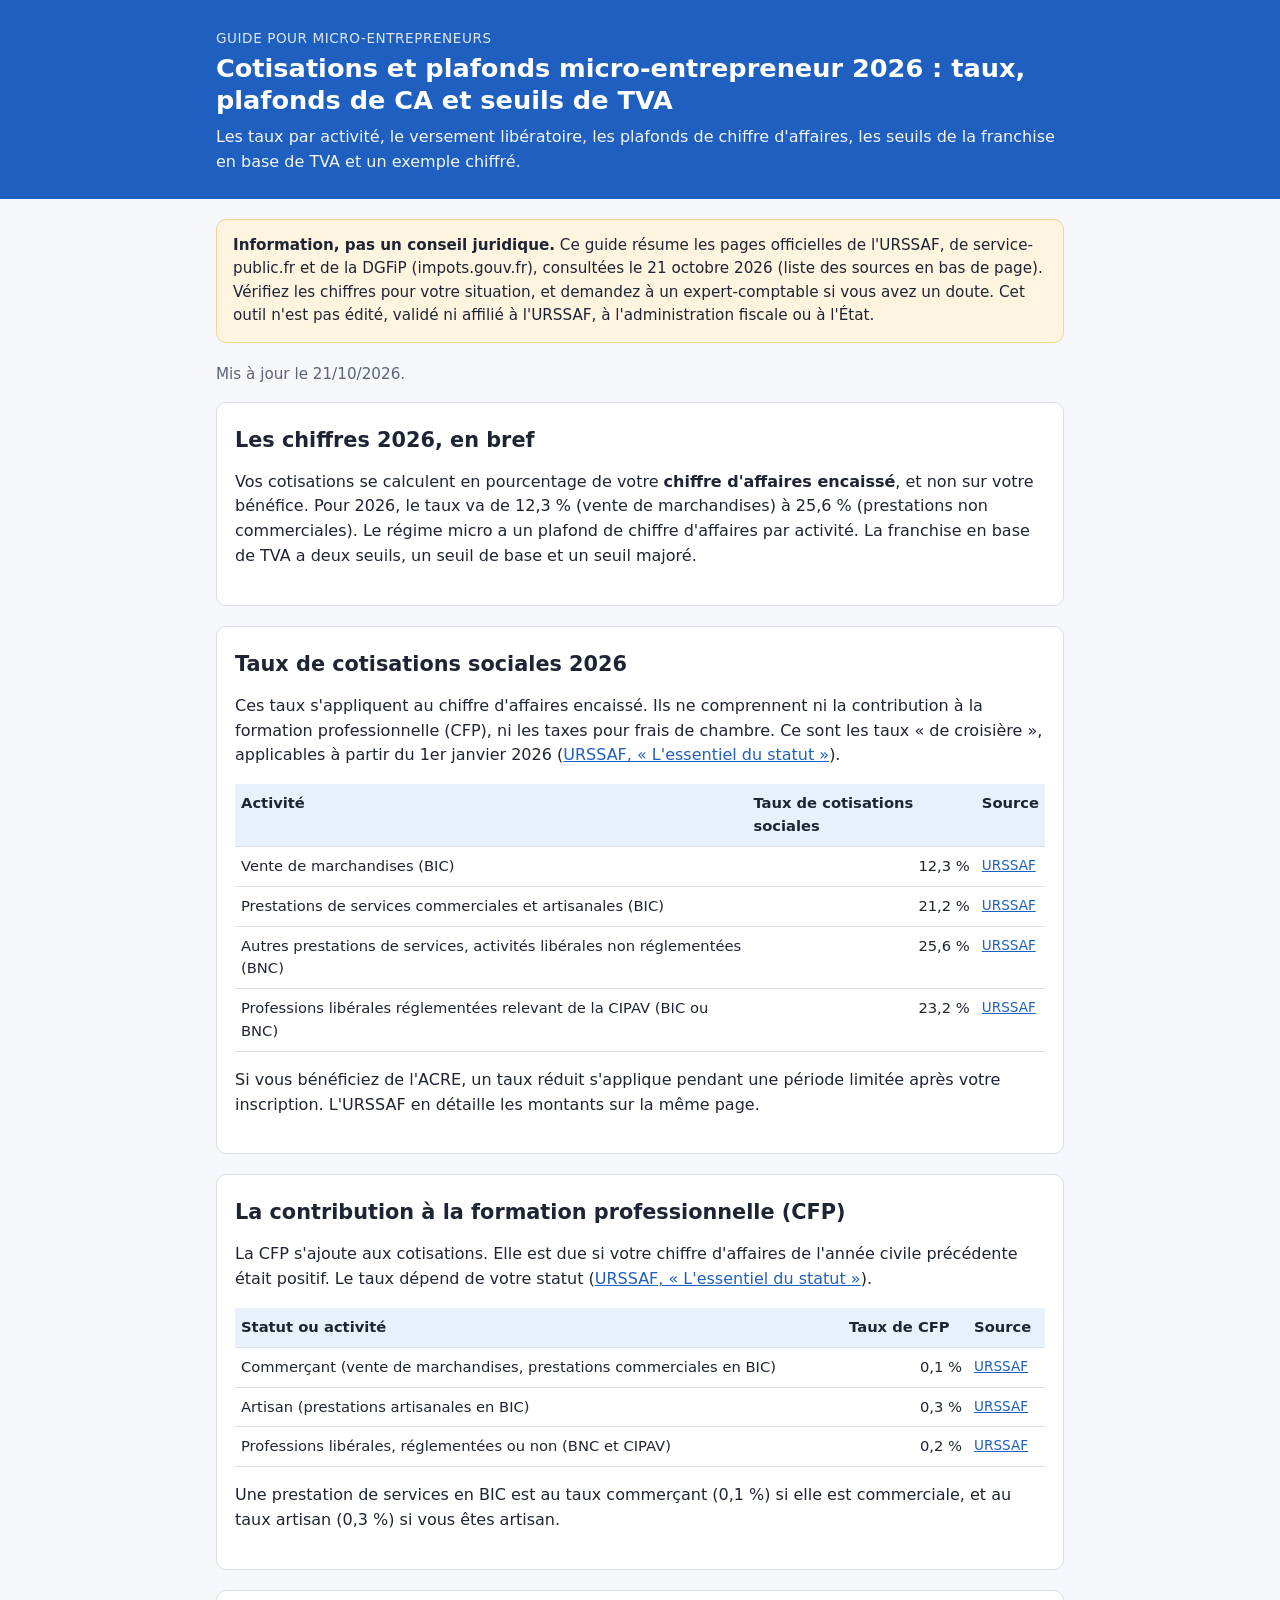
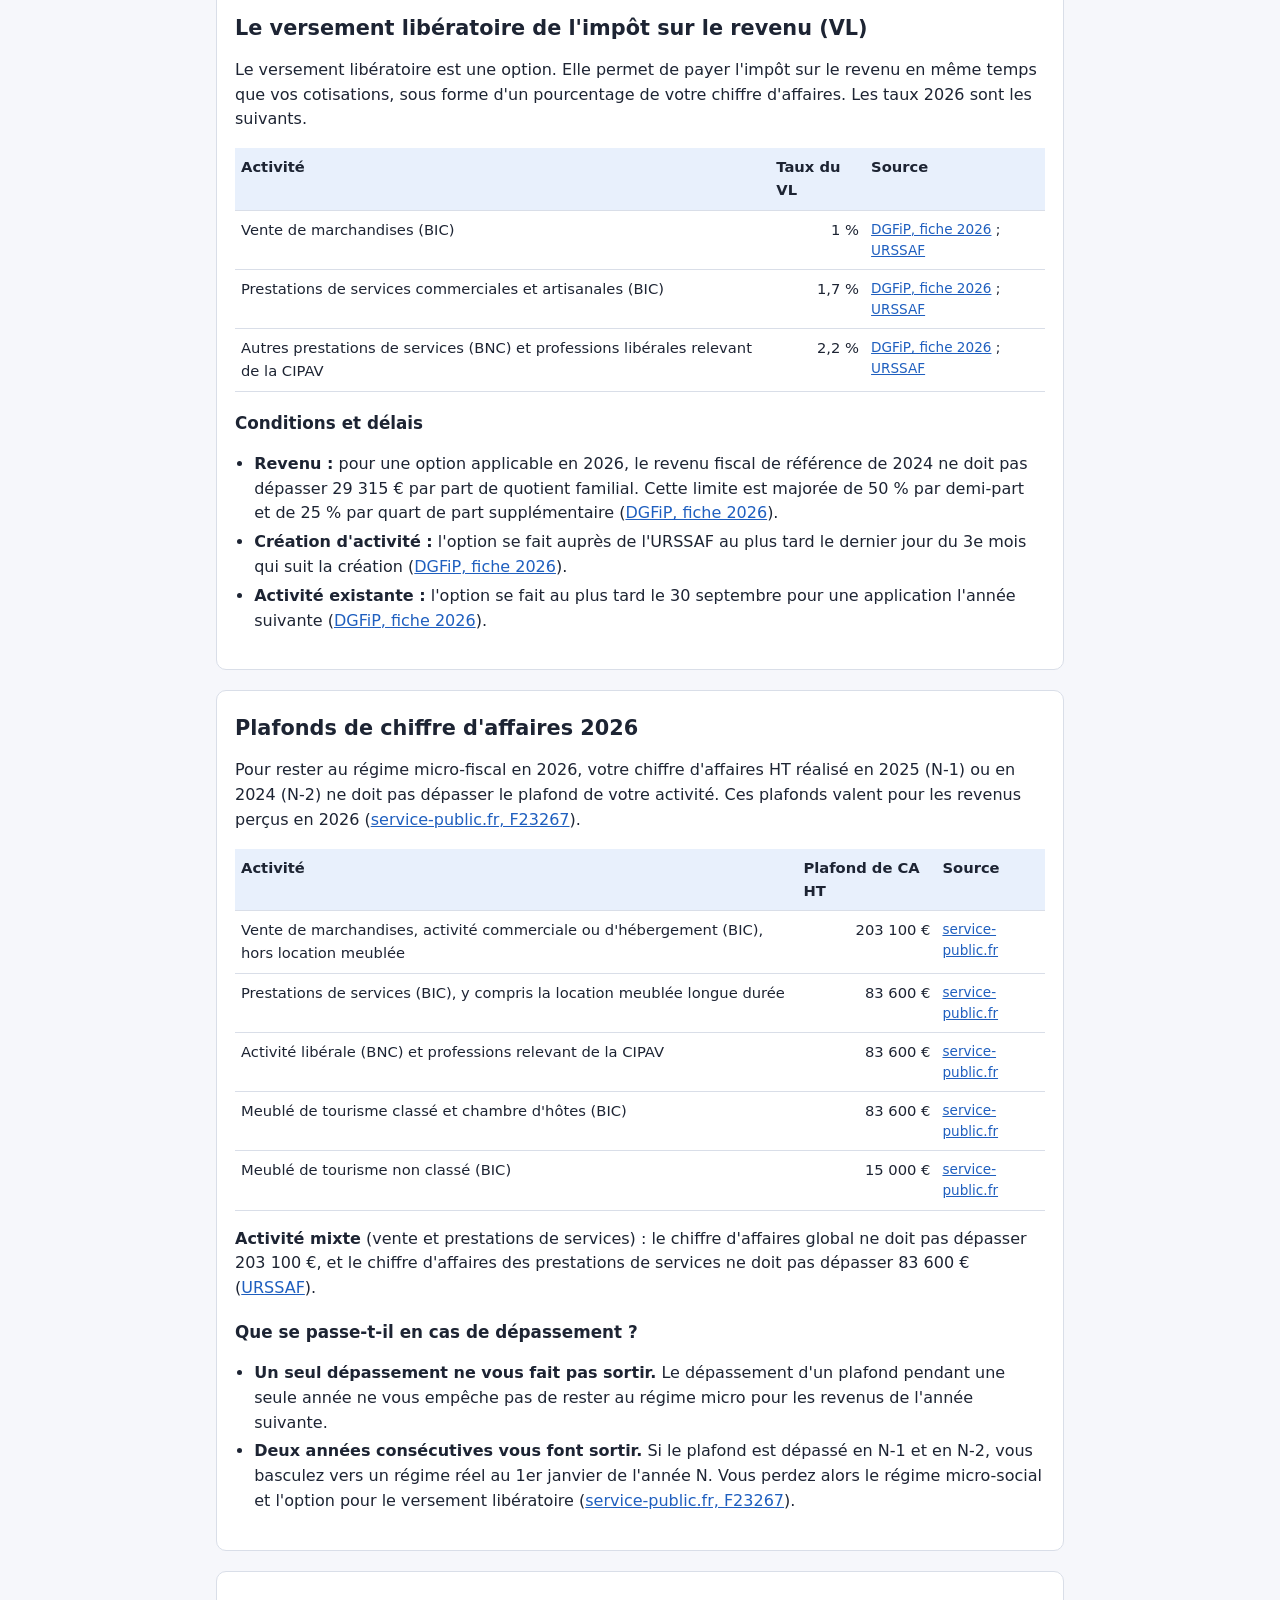
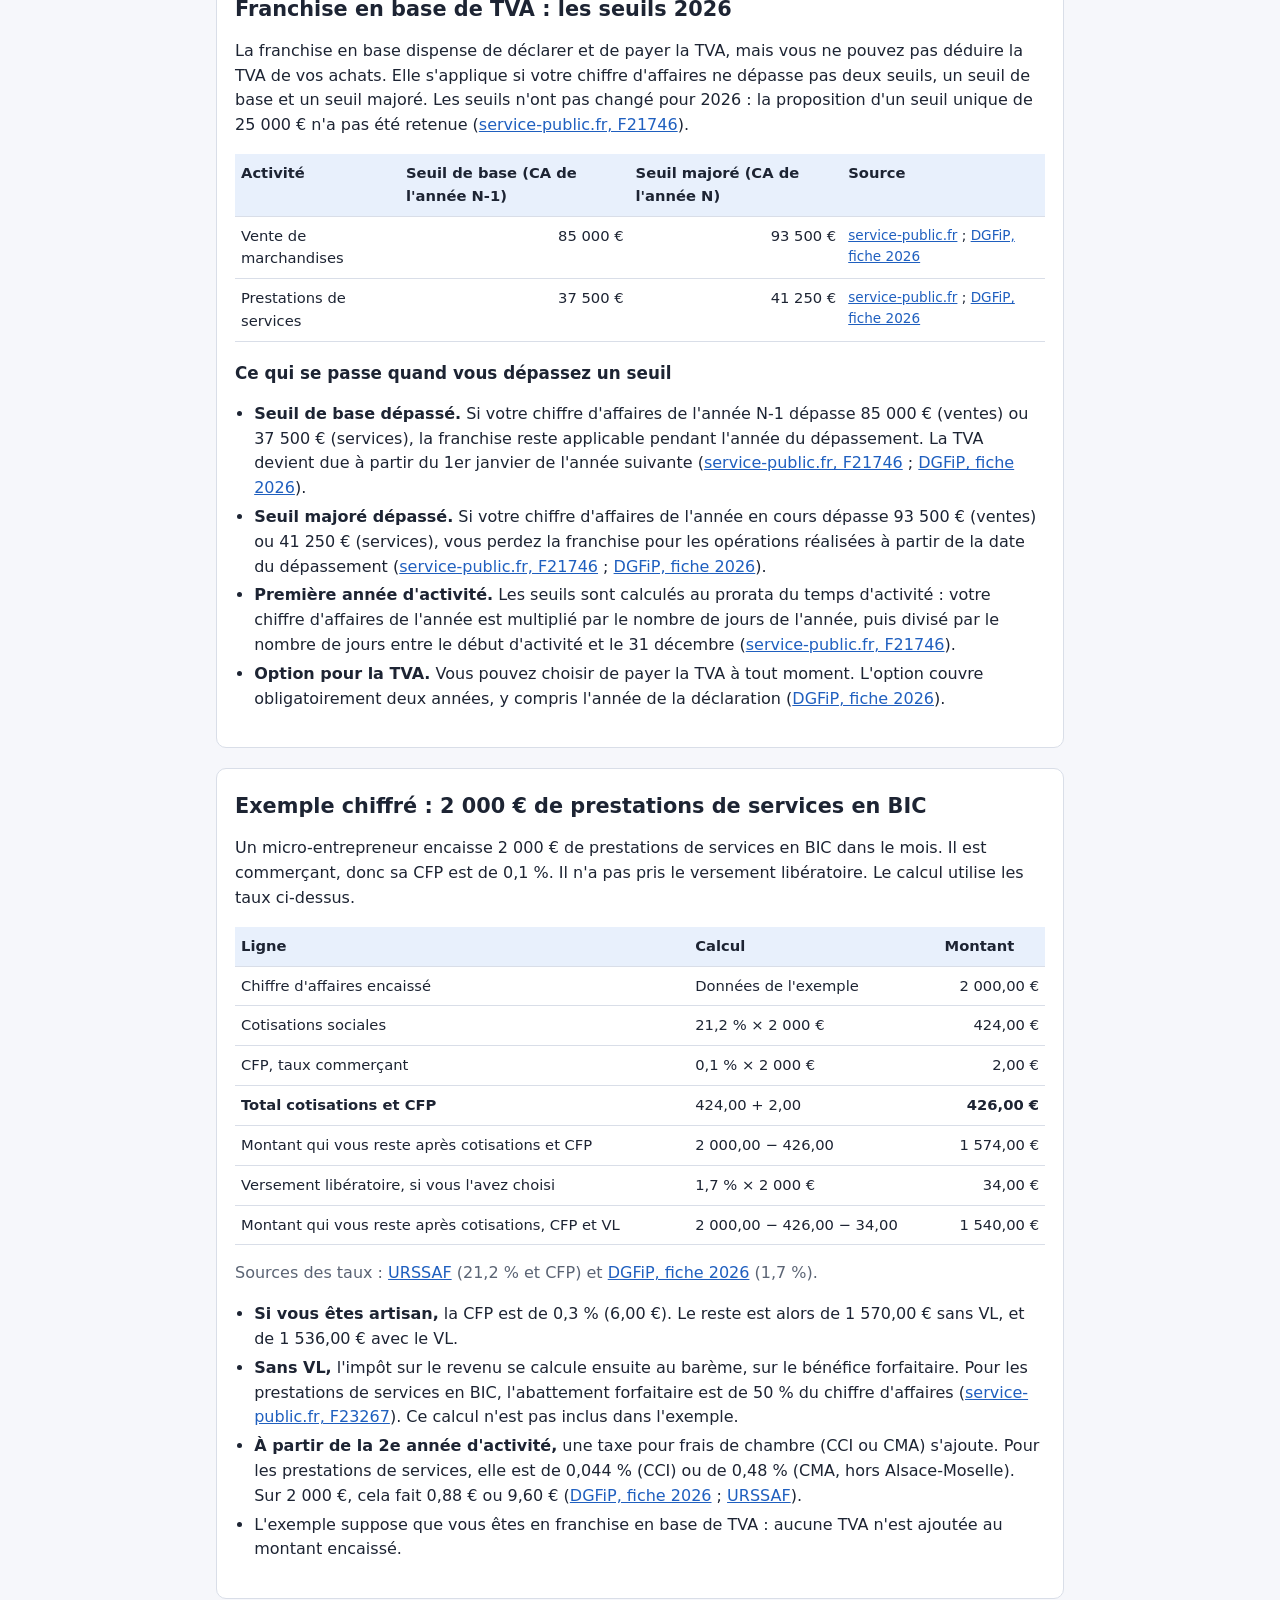
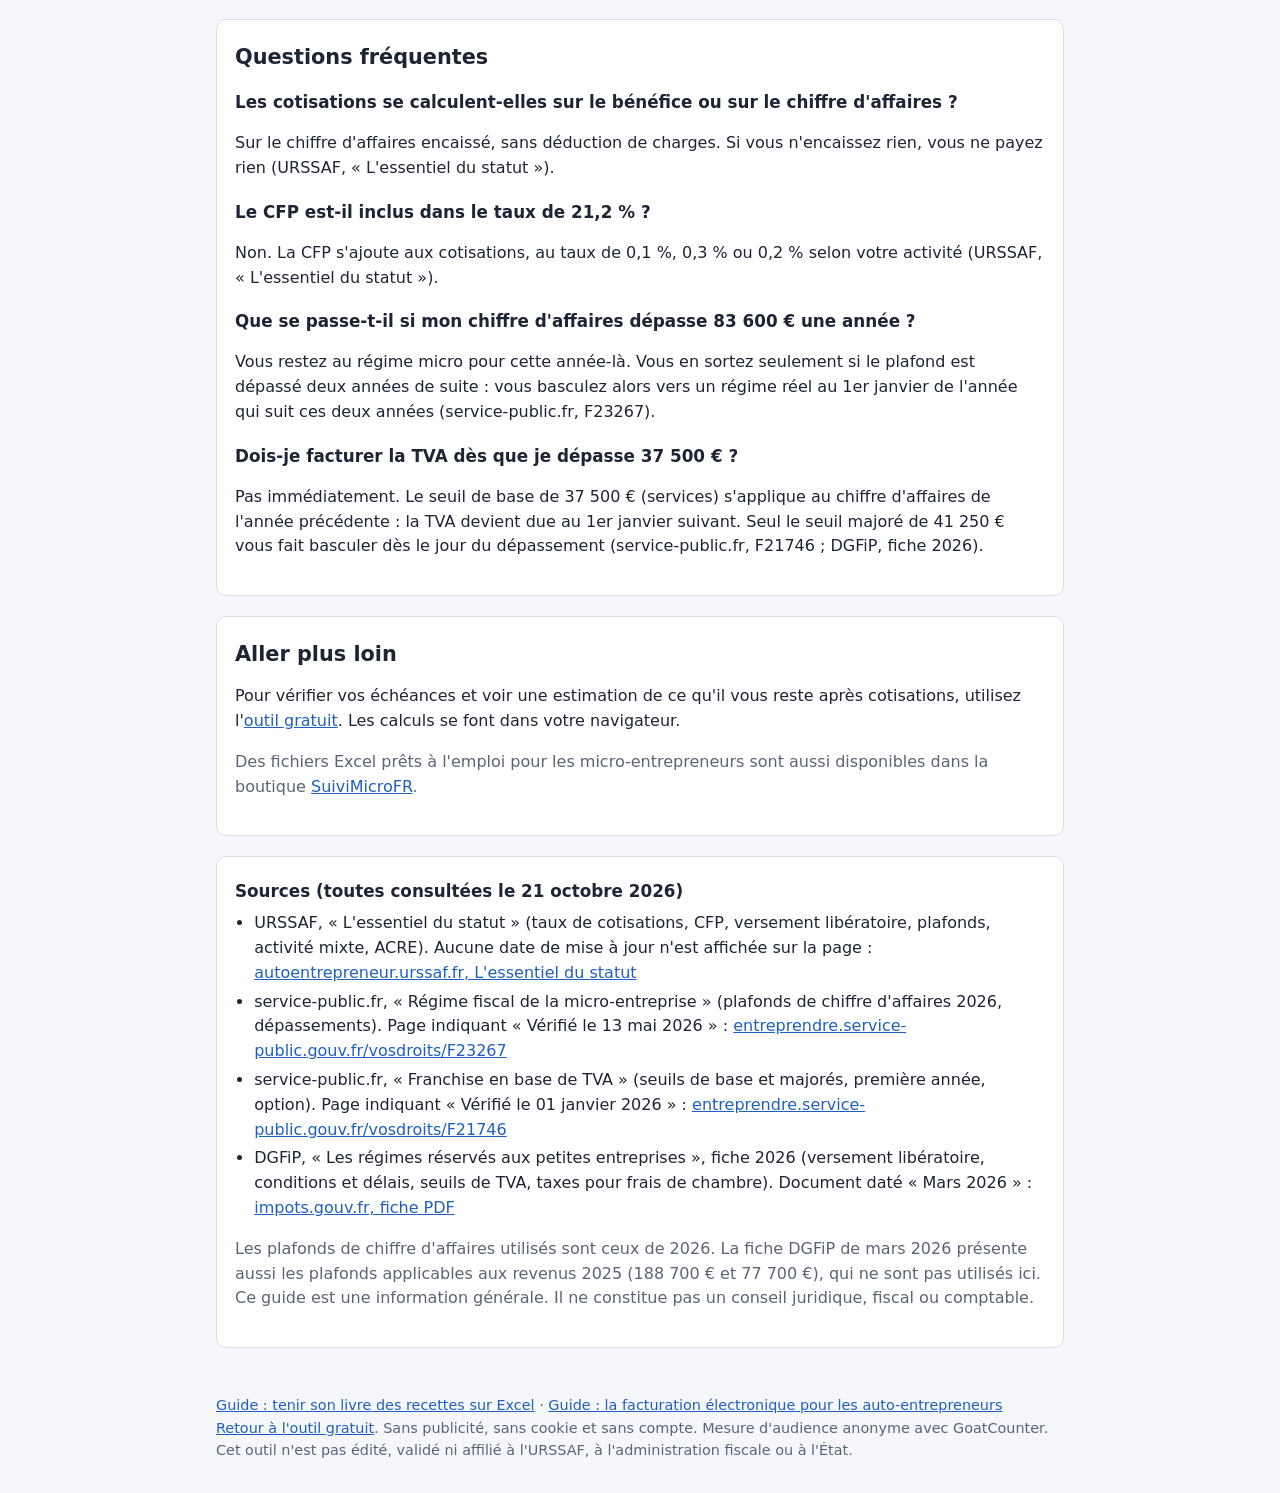
==== cotisations-plafonds-micro-entrepreneur-2026.html @ 6239dab8 "Guide: cotisations et plafonds micro-entrepreneur 2026 Co-Authored-By: Claude Opus 5.5 <noreply@anth" ====
<!doctype html>
<html lang="fr">
<head>
  <meta charset="utf-8">
  <meta name="viewport" content="width=device-width, initial-scale=1">
  <title>Cotisations et plafonds micro-entrepreneur 2026 : taux, plafonds de CA et seuils de TVA</title>
  <meta name="description" content="Taux de cotisations 2026 par activité, CFP, versement libératoire, plafonds de chiffre d'affaires et seuils de la franchise en base de TVA, avec un exemple chiffré et les sources officielles.">
  <link rel="canonical" href="https://alesfer001.github.io/micro-echeances/cotisations-plafonds-micro-entrepreneur-2026.html">
  <link rel="stylesheet" href="style.css">
  <style>
    .guide .panel h2 { margin-top: 4px; }
    .guide .panel h3 { font-size: 1.05rem; margin: 18px 0 6px; }
    .guide .panel p, .guide .panel li { font-size: 1rem; }
    .guide .panel ul, .guide .panel ol { padding-left: 1.2rem; }
    .guide .panel li { margin: 4px 0; }
    .guide table.ex { width: 100%; border-collapse: collapse; margin: 12px 0; font-size: .92rem; }
    .guide table.ex th, .guide table.ex td { text-align: left; padding: 8px 6px; border-bottom: 1px solid var(--line); vertical-align: top; }
    .guide table.ex th { font-weight: 600; background: var(--accent-soft); }
    .guide table.ex td.num { text-align: right; white-space: nowrap; }
    .guide table.ex td.src { font-size: .85rem; }
  </style>
</head>
<body class="guide">

<header class="site-header">
  <div class="wrap">
    <p class="kicker">Guide pour micro-entrepreneurs</p>
    <h1>Cotisations et plafonds micro-entrepreneur 2026 : taux, plafonds de CA et seuils de TVA</h1>
    <p class="lead">Les taux par activité, le versement libératoire, les plafonds de chiffre d'affaires, les seuils de la franchise en base de TVA et un exemple chiffré.</p>
  </div>
</header>

<main class="wrap">

  <div class="disclaimer" role="note">
    <p><strong>Information, pas un conseil juridique.</strong> Ce guide résume les pages officielles de l'URSSAF, de service-public.fr et de la DGFiP (impots.gouv.fr), consultées le 21 octobre 2026 (liste des sources en bas de page). Vérifiez les chiffres pour votre situation, et demandez à un expert-comptable si vous avez un doute. Cet outil n'est pas édité, validé ni affilié à l'URSSAF, à l'administration fiscale ou à l'État.</p>
  </div>

  <p class="muted">Mis à jour le 21/10/2026.</p>

  <section class="panel" aria-labelledby="bref">
    <h2 id="bref">Les chiffres 2026, en bref</h2>
    <p>Vos cotisations se calculent en pourcentage de votre <strong>chiffre d'affaires encaissé</strong>, et non sur votre bénéfice. Pour 2026, le taux va de 12,3 % (vente de marchandises) à 25,6 % (prestations non commerciales). Le régime micro a un plafond de chiffre d'affaires par activité. La franchise en base de TVA a deux seuils, un seuil de base et un seuil majoré.</p>
  </section>

  <section class="panel" aria-labelledby="taux">
    <h2 id="taux">Taux de cotisations sociales 2026</h2>
    <p>Ces taux s'appliquent au chiffre d'affaires encaissé. Ils ne comprennent ni la contribution à la formation professionnelle (CFP), ni les taxes pour frais de chambre. Ce sont les taux « de croisière », applicables à partir du 1er janvier 2026 (<a href="https://www.autoentrepreneur.urssaf.fr/portail/accueil/sinformer-sur-le-statut/lessentiel-du-statut.html">URSSAF, « L'essentiel du statut »</a>).</p>
    <table class="ex">
      <thead>
        <tr>
          <th scope="col">Activité</th>
          <th scope="col">Taux de cotisations sociales</th>
          <th scope="col">Source</th>
        </tr>
      </thead>
      <tbody>
        <tr>
          <td>Vente de marchandises (BIC)</td>
          <td class="num">12,3 %</td>
          <td class="src"><a href="https://www.autoentrepreneur.urssaf.fr/portail/accueil/sinformer-sur-le-statut/lessentiel-du-statut.html">URSSAF</a></td>
        </tr>
        <tr>
          <td>Prestations de services commerciales et artisanales (BIC)</td>
          <td class="num">21,2 %</td>
          <td class="src"><a href="https://www.autoentrepreneur.urssaf.fr/portail/accueil/sinformer-sur-le-statut/lessentiel-du-statut.html">URSSAF</a></td>
        </tr>
        <tr>
          <td>Autres prestations de services, activités libérales non réglementées (BNC)</td>
          <td class="num">25,6 %</td>
          <td class="src"><a href="https://www.autoentrepreneur.urssaf.fr/portail/accueil/sinformer-sur-le-statut/lessentiel-du-statut.html">URSSAF</a></td>
        </tr>
        <tr>
          <td>Professions libérales réglementées relevant de la CIPAV (BIC ou BNC)</td>
          <td class="num">23,2 %</td>
          <td class="src"><a href="https://www.autoentrepreneur.urssaf.fr/portail/accueil/sinformer-sur-le-statut/lessentiel-du-statut.html">URSSAF</a></td>
        </tr>
      </tbody>
    </table>
    <p>Si vous bénéficiez de l'ACRE, un taux réduit s'applique pendant une période limitée après votre inscription. L'URSSAF en détaille les montants sur la même page.</p>
  </section>

  <section class="panel" aria-labelledby="cfp">
    <h2 id="cfp">La contribution à la formation professionnelle (CFP)</h2>
    <p>La CFP s'ajoute aux cotisations. Elle est due si votre chiffre d'affaires de l'année civile précédente était positif. Le taux dépend de votre statut (<a href="https://www.autoentrepreneur.urssaf.fr/portail/accueil/sinformer-sur-le-statut/lessentiel-du-statut.html">URSSAF, « L'essentiel du statut »</a>).</p>
    <table class="ex">
      <thead>
        <tr>
          <th scope="col">Statut ou activité</th>
          <th scope="col">Taux de CFP</th>
          <th scope="col">Source</th>
        </tr>
      </thead>
      <tbody>
        <tr>
          <td>Commerçant (vente de marchandises, prestations commerciales en BIC)</td>
          <td class="num">0,1 %</td>
          <td class="src"><a href="https://www.autoentrepreneur.urssaf.fr/portail/accueil/sinformer-sur-le-statut/lessentiel-du-statut.html">URSSAF</a></td>
        </tr>
        <tr>
          <td>Artisan (prestations artisanales en BIC)</td>
          <td class="num">0,3 %</td>
          <td class="src"><a href="https://www.autoentrepreneur.urssaf.fr/portail/accueil/sinformer-sur-le-statut/lessentiel-du-statut.html">URSSAF</a></td>
        </tr>
        <tr>
          <td>Professions libérales, réglementées ou non (BNC et CIPAV)</td>
          <td class="num">0,2 %</td>
          <td class="src"><a href="https://www.autoentrepreneur.urssaf.fr/portail/accueil/sinformer-sur-le-statut/lessentiel-du-statut.html">URSSAF</a></td>
        </tr>
      </tbody>
    </table>
    <p>Une prestation de services en BIC est au taux commerçant (0,1 %) si elle est commerciale, et au taux artisan (0,3 %) si vous êtes artisan.</p>
  </section>

  <section class="panel" aria-labelledby="vl">
    <h2 id="vl">Le versement libératoire de l'impôt sur le revenu (VL)</h2>
    <p>Le versement libératoire est une option. Elle permet de payer l'impôt sur le revenu en même temps que vos cotisations, sous forme d'un pourcentage de votre chiffre d'affaires. Les taux 2026 sont les suivants.</p>
    <table class="ex">
      <thead>
        <tr>
          <th scope="col">Activité</th>
          <th scope="col">Taux du VL</th>
          <th scope="col">Source</th>
        </tr>
      </thead>
      <tbody>
        <tr>
          <td>Vente de marchandises (BIC)</td>
          <td class="num">1 %</td>
          <td class="src"><a href="https://www.impots.gouv.fr/sites/default/files/media/3_Documentation/depliants/pro_fiche_regimes_reserves_aux_petites_entreprises_2026.pdf">DGFiP, fiche 2026</a> ; <a href="https://www.autoentrepreneur.urssaf.fr/portail/accueil/sinformer-sur-le-statut/lessentiel-du-statut.html">URSSAF</a></td>
        </tr>
        <tr>
          <td>Prestations de services commerciales et artisanales (BIC)</td>
          <td class="num">1,7 %</td>
          <td class="src"><a href="https://www.impots.gouv.fr/sites/default/files/media/3_Documentation/depliants/pro_fiche_regimes_reserves_aux_petites_entreprises_2026.pdf">DGFiP, fiche 2026</a> ; <a href="https://www.autoentrepreneur.urssaf.fr/portail/accueil/sinformer-sur-le-statut/lessentiel-du-statut.html">URSSAF</a></td>
        </tr>
        <tr>
          <td>Autres prestations de services (BNC) et professions libérales relevant de la CIPAV</td>
          <td class="num">2,2 %</td>
          <td class="src"><a href="https://www.impots.gouv.fr/sites/default/files/media/3_Documentation/depliants/pro_fiche_regimes_reserves_aux_petites_entreprises_2026.pdf">DGFiP, fiche 2026</a> ; <a href="https://www.autoentrepreneur.urssaf.fr/portail/accueil/sinformer-sur-le-statut/lessentiel-du-statut.html">URSSAF</a></td>
        </tr>
      </tbody>
    </table>
    <h3>Conditions et délais</h3>
    <ul>
      <li><strong>Revenu :</strong> pour une option applicable en 2026, le revenu fiscal de référence de 2024 ne doit pas dépasser 29 315 € par part de quotient familial. Cette limite est majorée de 50 % par demi-part et de 25 % par quart de part supplémentaire (<a href="https://www.impots.gouv.fr/sites/default/files/media/3_Documentation/depliants/pro_fiche_regimes_reserves_aux_petites_entreprises_2026.pdf">DGFiP, fiche 2026</a>).</li>
      <li><strong>Création d'activité :</strong> l'option se fait auprès de l'URSSAF au plus tard le dernier jour du 3e mois qui suit la création (<a href="https://www.impots.gouv.fr/sites/default/files/media/3_Documentation/depliants/pro_fiche_regimes_reserves_aux_petites_entreprises_2026.pdf">DGFiP, fiche 2026</a>).</li>
      <li><strong>Activité existante :</strong> l'option se fait au plus tard le 30 septembre pour une application l'année suivante (<a href="https://www.impots.gouv.fr/sites/default/files/media/3_Documentation/depliants/pro_fiche_regimes_reserves_aux_petites_entreprises_2026.pdf">DGFiP, fiche 2026</a>).</li>
    </ul>
  </section>

  <section class="panel" aria-labelledby="plafonds">
    <h2 id="plafonds">Plafonds de chiffre d'affaires 2026</h2>
    <p>Pour rester au régime micro-fiscal en 2026, votre chiffre d'affaires HT réalisé en 2025 (N-1) ou en 2024 (N-2) ne doit pas dépasser le plafond de votre activité. Ces plafonds valent pour les revenus perçus en 2026 (<a href="https://entreprendre.service-public.gouv.fr/vosdroits/F23267">service-public.fr, F23267</a>).</p>
    <table class="ex">
      <thead>
        <tr>
          <th scope="col">Activité</th>
          <th scope="col">Plafond de CA HT</th>
          <th scope="col">Source</th>
        </tr>
      </thead>
      <tbody>
        <tr>
          <td>Vente de marchandises, activité commerciale ou d'hébergement (BIC), hors location meublée</td>
          <td class="num">203 100 €</td>
          <td class="src"><a href="https://entreprendre.service-public.gouv.fr/vosdroits/F23267">service-public.fr</a></td>
        </tr>
        <tr>
          <td>Prestations de services (BIC), y compris la location meublée longue durée</td>
          <td class="num">83 600 €</td>
          <td class="src"><a href="https://entreprendre.service-public.gouv.fr/vosdroits/F23267">service-public.fr</a></td>
        </tr>
        <tr>
          <td>Activité libérale (BNC) et professions relevant de la CIPAV</td>
          <td class="num">83 600 €</td>
          <td class="src"><a href="https://entreprendre.service-public.gouv.fr/vosdroits/F23267">service-public.fr</a></td>
        </tr>
        <tr>
          <td>Meublé de tourisme classé et chambre d'hôtes (BIC)</td>
          <td class="num">83 600 €</td>
          <td class="src"><a href="https://entreprendre.service-public.gouv.fr/vosdroits/F23267">service-public.fr</a></td>
        </tr>
        <tr>
          <td>Meublé de tourisme non classé (BIC)</td>
          <td class="num">15 000 €</td>
          <td class="src"><a href="https://entreprendre.service-public.gouv.fr/vosdroits/F23267">service-public.fr</a></td>
        </tr>
      </tbody>
    </table>
    <p><strong>Activité mixte</strong> (vente et prestations de services) : le chiffre d'affaires global ne doit pas dépasser 203 100 €, et le chiffre d'affaires des prestations de services ne doit pas dépasser 83 600 € (<a href="https://www.autoentrepreneur.urssaf.fr/portail/accueil/sinformer-sur-le-statut/lessentiel-du-statut.html">URSSAF</a>).</p>
    <h3>Que se passe-t-il en cas de dépassement ?</h3>
    <ul>
      <li><strong>Un seul dépassement ne vous fait pas sortir.</strong> Le dépassement d'un plafond pendant une seule année ne vous empêche pas de rester au régime micro pour les revenus de l'année suivante.</li>
      <li><strong>Deux années consécutives vous font sortir.</strong> Si le plafond est dépassé en N-1 et en N-2, vous basculez vers un régime réel au 1er janvier de l'année N. Vous perdez alors le régime micro-social et l'option pour le versement libératoire (<a href="https://entreprendre.service-public.gouv.fr/vosdroits/F23267">service-public.fr, F23267</a>).</li>
    </ul>
  </section>

  <section class="panel" aria-labelledby="tva">
    <h2 id="tva">Franchise en base de TVA : les seuils 2026</h2>
    <p>La franchise en base dispense de déclarer et de payer la TVA, mais vous ne pouvez pas déduire la TVA de vos achats. Elle s'applique si votre chiffre d'affaires ne dépasse pas deux seuils, un seuil de base et un seuil majoré. Les seuils n'ont pas changé pour 2026 : la proposition d'un seuil unique de 25 000 € n'a pas été retenue (<a href="https://entreprendre.service-public.gouv.fr/vosdroits/F21746">service-public.fr, F21746</a>).</p>
    <table class="ex">
      <thead>
        <tr>
          <th scope="col">Activité</th>
          <th scope="col">Seuil de base (CA de l'année N-1)</th>
          <th scope="col">Seuil majoré (CA de l'année N)</th>
          <th scope="col">Source</th>
        </tr>
      </thead>
      <tbody>
        <tr>
          <td>Vente de marchandises</td>
          <td class="num">85 000 €</td>
          <td class="num">93 500 €</td>
          <td class="src"><a href="https://entreprendre.service-public.gouv.fr/vosdroits/F21746">service-public.fr</a> ; <a href="https://www.impots.gouv.fr/sites/default/files/media/3_Documentation/depliants/pro_fiche_regimes_reserves_aux_petites_entreprises_2026.pdf">DGFiP, fiche 2026</a></td>
        </tr>
        <tr>
          <td>Prestations de services</td>
          <td class="num">37 500 €</td>
          <td class="num">41 250 €</td>
          <td class="src"><a href="https://entreprendre.service-public.gouv.fr/vosdroits/F21746">service-public.fr</a> ; <a href="https://www.impots.gouv.fr/sites/default/files/media/3_Documentation/depliants/pro_fiche_regimes_reserves_aux_petites_entreprises_2026.pdf">DGFiP, fiche 2026</a></td>
        </tr>
      </tbody>
    </table>
    <h3>Ce qui se passe quand vous dépassez un seuil</h3>
    <ul>
      <li><strong>Seuil de base dépassé.</strong> Si votre chiffre d'affaires de l'année N-1 dépasse 85 000 € (ventes) ou 37 500 € (services), la franchise reste applicable pendant l'année du dépassement. La TVA devient due à partir du 1er janvier de l'année suivante (<a href="https://entreprendre.service-public.gouv.fr/vosdroits/F21746">service-public.fr, F21746</a> ; <a href="https://www.impots.gouv.fr/sites/default/files/media/3_Documentation/depliants/pro_fiche_regimes_reserves_aux_petites_entreprises_2026.pdf">DGFiP, fiche 2026</a>).</li>
      <li><strong>Seuil majoré dépassé.</strong> Si votre chiffre d'affaires de l'année en cours dépasse 93 500 € (ventes) ou 41 250 € (services), vous perdez la franchise pour les opérations réalisées à partir de la date du dépassement (<a href="https://entreprendre.service-public.gouv.fr/vosdroits/F21746">service-public.fr, F21746</a> ; <a href="https://www.impots.gouv.fr/sites/default/files/media/3_Documentation/depliants/pro_fiche_regimes_reserves_aux_petites_entreprises_2026.pdf">DGFiP, fiche 2026</a>).</li>
      <li><strong>Première année d'activité.</strong> Les seuils sont calculés au prorata du temps d'activité : votre chiffre d'affaires de l'année est multiplié par le nombre de jours de l'année, puis divisé par le nombre de jours entre le début d'activité et le 31 décembre (<a href="https://entreprendre.service-public.gouv.fr/vosdroits/F21746">service-public.fr, F21746</a>).</li>
      <li><strong>Option pour la TVA.</strong> Vous pouvez choisir de payer la TVA à tout moment. L'option couvre obligatoirement deux années, y compris l'année de la déclaration (<a href="https://www.impots.gouv.fr/sites/default/files/media/3_Documentation/depliants/pro_fiche_regimes_reserves_aux_petites_entreprises_2026.pdf">DGFiP, fiche 2026</a>).</li>
    </ul>
  </section>

  <section class="panel" aria-labelledby="exemple">
    <h2 id="exemple">Exemple chiffré : 2 000 € de prestations de services en BIC</h2>
    <p>Un micro-entrepreneur encaisse 2 000 € de prestations de services en BIC dans le mois. Il est commerçant, donc sa CFP est de 0,1 %. Il n'a pas pris le versement libératoire. Le calcul utilise les taux ci-dessus.</p>
    <table class="ex">
      <thead>
        <tr>
          <th scope="col">Ligne</th>
          <th scope="col">Calcul</th>
          <th scope="col">Montant</th>
        </tr>
      </thead>
      <tbody>
        <tr>
          <td>Chiffre d'affaires encaissé</td>
          <td>Données de l'exemple</td>
          <td class="num">2 000,00 €</td>
        </tr>
        <tr>
          <td>Cotisations sociales</td>
          <td>21,2 % × 2 000 €</td>
          <td class="num">424,00 €</td>
        </tr>
        <tr>
          <td>CFP, taux commerçant</td>
          <td>0,1 % × 2 000 €</td>
          <td class="num">2,00 €</td>
        </tr>
        <tr>
          <td><strong>Total cotisations et CFP</strong></td>
          <td>424,00 + 2,00</td>
          <td class="num"><strong>426,00 €</strong></td>
        </tr>
        <tr>
          <td>Montant qui vous reste après cotisations et CFP</td>
          <td>2 000,00 − 426,00</td>
          <td class="num">1 574,00 €</td>
        </tr>
        <tr>
          <td>Versement libératoire, si vous l'avez choisi</td>
          <td>1,7 % × 2 000 €</td>
          <td class="num">34,00 €</td>
        </tr>
        <tr>
          <td>Montant qui vous reste après cotisations, CFP et VL</td>
          <td>2 000,00 − 426,00 − 34,00</td>
          <td class="num">1 540,00 €</td>
        </tr>
      </tbody>
    </table>
    <p class="muted">Sources des taux : <a href="https://www.autoentrepreneur.urssaf.fr/portail/accueil/sinformer-sur-le-statut/lessentiel-du-statut.html">URSSAF</a> (21,2 % et CFP) et <a href="https://www.impots.gouv.fr/sites/default/files/media/3_Documentation/depliants/pro_fiche_regimes_reserves_aux_petites_entreprises_2026.pdf">DGFiP, fiche 2026</a> (1,7 %).</p>
    <ul>
      <li><strong>Si vous êtes artisan,</strong> la CFP est de 0,3 % (6,00 €). Le reste est alors de 1 570,00 € sans VL, et de 1 536,00 € avec le VL.</li>
      <li><strong>Sans VL,</strong> l'impôt sur le revenu se calcule ensuite au barème, sur le bénéfice forfaitaire. Pour les prestations de services en BIC, l'abattement forfaitaire est de 50 % du chiffre d'affaires (<a href="https://entreprendre.service-public.gouv.fr/vosdroits/F23267">service-public.fr, F23267</a>). Ce calcul n'est pas inclus dans l'exemple.</li>
      <li><strong>À partir de la 2e année d'activité,</strong> une taxe pour frais de chambre (CCI ou CMA) s'ajoute. Pour les prestations de services, elle est de 0,044 % (CCI) ou de 0,48 % (CMA, hors Alsace-Moselle). Sur 2 000 €, cela fait 0,88 € ou 9,60 € (<a href="https://www.impots.gouv.fr/sites/default/files/media/3_Documentation/depliants/pro_fiche_regimes_reserves_aux_petites_entreprises_2026.pdf">DGFiP, fiche 2026</a> ; <a href="https://www.autoentrepreneur.urssaf.fr/portail/accueil/sinformer-sur-le-statut/lessentiel-du-statut.html">URSSAF</a>).</li>
      <li>L'exemple suppose que vous êtes en franchise en base de TVA : aucune TVA n'est ajoutée au montant encaissé.</li>
    </ul>
  </section>

  <section class="panel" aria-labelledby="faq">
    <h2 id="faq">Questions fréquentes</h2>

    <h3>Les cotisations se calculent-elles sur le bénéfice ou sur le chiffre d'affaires ?</h3>
    <p>Sur le chiffre d'affaires encaissé, sans déduction de charges. Si vous n'encaissez rien, vous ne payez rien (URSSAF, « L'essentiel du statut »).</p>

    <h3>Le CFP est-il inclus dans le taux de 21,2 % ?</h3>
    <p>Non. La CFP s'ajoute aux cotisations, au taux de 0,1 %, 0,3 % ou 0,2 % selon votre activité (URSSAF, « L'essentiel du statut »).</p>

    <h3>Que se passe-t-il si mon chiffre d'affaires dépasse 83 600 € une année ?</h3>
    <p>Vous restez au régime micro pour cette année-là. Vous en sortez seulement si le plafond est dépassé deux années de suite : vous basculez alors vers un régime réel au 1er janvier de l'année qui suit ces deux années (service-public.fr, F23267).</p>

    <h3>Dois-je facturer la TVA dès que je dépasse 37 500 € ?</h3>
    <p>Pas immédiatement. Le seuil de base de 37 500 € (services) s'applique au chiffre d'affaires de l'année précédente : la TVA devient due au 1er janvier suivant. Seul le seuil majoré de 41 250 € vous fait basculer dès le jour du dépassement (service-public.fr, F21746 ; DGFiP, fiche 2026).</p>
  </section>

  <section class="panel" aria-labelledby="suite">
    <h2 id="suite">Aller plus loin</h2>
    <p>Pour vérifier vos échéances et voir une estimation de ce qu'il vous reste après cotisations, utilisez l'<a href="index.html">outil gratuit</a>. Les calculs se font dans votre navigateur.</p>
    <p class="muted">Des fichiers Excel prêts à l'emploi pour les micro-entrepreneurs sont aussi disponibles dans la boutique <a href="https://suivimicrofr.etsy.com" data-goatcounter-click="clic-boutique-guide-cotisations">SuiviMicroFR</a>.</p>
  </section>

  <section class="panel small" aria-labelledby="sources">
    <h2 id="sources">Sources (toutes consultées le 21 octobre 2026)</h2>
    <ul>
      <li>URSSAF, « L'essentiel du statut » (taux de cotisations, CFP, versement libératoire, plafonds, activité mixte, ACRE). Aucune date de mise à jour n'est affichée sur la page : <a href="https://www.autoentrepreneur.urssaf.fr/portail/accueil/sinformer-sur-le-statut/lessentiel-du-statut.html">autoentrepreneur.urssaf.fr, L'essentiel du statut</a></li>
      <li>service-public.fr, « Régime fiscal de la micro-entreprise » (plafonds de chiffre d'affaires 2026, dépassements). Page indiquant « Vérifié le 13 mai 2026 » : <a href="https://entreprendre.service-public.gouv.fr/vosdroits/F23267">entreprendre.service-public.gouv.fr/vosdroits/F23267</a></li>
      <li>service-public.fr, « Franchise en base de TVA » (seuils de base et majorés, première année, option). Page indiquant « Vérifié le 01 janvier 2026 » : <a href="https://entreprendre.service-public.gouv.fr/vosdroits/F21746">entreprendre.service-public.gouv.fr/vosdroits/F21746</a></li>
      <li>DGFiP, « Les régimes réservés aux petites entreprises », fiche 2026 (versement libératoire, conditions et délais, seuils de TVA, taxes pour frais de chambre). Document daté « Mars 2026 » : <a href="https://www.impots.gouv.fr/sites/default/files/media/3_Documentation/depliants/pro_fiche_regimes_reserves_aux_petites_entreprises_2026.pdf">impots.gouv.fr, fiche PDF</a></li>
    </ul>
    <p class="muted">Les plafonds de chiffre d'affaires utilisés sont ceux de 2026. La fiche DGFiP de mars 2026 présente aussi les plafonds applicables aux revenus 2025 (188 700 € et 77 700 €), qui ne sont pas utilisés ici. Ce guide est une information générale. Il ne constitue pas un conseil juridique, fiscal ou comptable.</p>
  </section>

</main>

<footer class="site-footer">
  <div class="wrap">
    <p><a href="livre-des-recettes-excel.html">Guide : tenir son livre des recettes sur Excel</a> · <a href="facturation-electronique-auto-entrepreneur.html">Guide : la facturation électronique pour les auto-entrepreneurs</a></p>
    <p><a href="index.html">Retour à l'outil gratuit</a>. Sans publicité, sans cookie et sans compte. Mesure d'audience anonyme avec GoatCounter. Cet outil n'est pas édité, validé ni affilié à l'URSSAF, à l'administration fiscale ou à l'État.</p>
  </div>
</footer>

<script type="application/ld+json">
{
  "@context": "https://schema.org",
  "@type": "FAQPage",
  "mainEntity": [
    {
      "@type": "Question",
      "name": "Les cotisations se calculent-elles sur le bénéfice ou sur le chiffre d'affaires ?",
      "acceptedAnswer": {
        "@type": "Answer",
        "text": "Sur le chiffre d'affaires encaissé, sans déduction de charges. Si vous n'encaissez rien, vous ne payez rien (URSSAF, « L'essentiel du statut »)."
      }
    },
    {
      "@type": "Question",
      "name": "Le CFP est-il inclus dans le taux de 21,2 % ?",
      "acceptedAnswer": {
        "@type": "Answer",
        "text": "Non. La CFP s'ajoute aux cotisations, au taux de 0,1 %, 0,3 % ou 0,2 % selon votre activité (URSSAF, « L'essentiel du statut »)."
      }
    },
    {
      "@type": "Question",
      "name": "Que se passe-t-il si mon chiffre d'affaires dépasse 83 600 € une année ?",
      "acceptedAnswer": {
        "@type": "Answer",
        "text": "Vous restez au régime micro pour cette année-là. Vous en sortez seulement si le plafond est dépassé deux années de suite : vous basculez alors vers un régime réel au 1er janvier de l'année qui suit ces deux années (service-public.fr, F23267)."
      }
    },
    {
      "@type": "Question",
      "name": "Dois-je facturer la TVA dès que je dépasse 37 500 € ?",
      "acceptedAnswer": {
        "@type": "Answer",
        "text": "Pas immédiatement. Le seuil de base de 37 500 € (services) s'applique au chiffre d'affaires de l'année précédente : la TVA devient due au 1er janvier suivant. Seul le seuil majoré de 41 250 € vous fait basculer dès le jour du dépassement (service-public.fr, F21746 ; DGFiP, fiche 2026)."
      }
    }
  ]
}
</script>

<script data-goatcounter="https://micro-echeances.goatcounter.com/count" async src="//gc.zgo.at/count.js"></script>
</body>
</html>
---- style.css ----
/* Échéances micro-entrepreneur : styles. Aucune ressource externe. */

:root {
  --ink: #1d2433;
  --muted: #5b6474;
  --line: #d9dee8;
  --bg: #f6f7fb;
  --card: #ffffff;
  --accent: #1f5fbf;
  --accent-soft: #e8f0fc;
  --warn: #8a5300;
  --warn-soft: #fff4e0;
  --ok: #1d6b3a;
  --ok-soft: #e7f5ec;
  --radius: 10px;
}

* { box-sizing: border-box; }

html { -webkit-text-size-adjust: 100%; }

body {
  margin: 0;
  font-family: system-ui, -apple-system, "Segoe UI", Roboto, Helvetica, Arial, sans-serif;
  font-size: 1rem;
  line-height: 1.55;
  color: var(--ink);
  background: var(--bg);
}

.wrap {
  max-width: 880px;
  margin: 0 auto;
  padding: 0 16px;
}

.site-header {
  background: var(--accent);
  color: #fff;
  padding: 28px 0 24px;
}
.site-header h1 {
  font-size: 1.6rem;
  line-height: 1.25;
  margin: 4px 0 8px;
}
.site-header .lead { margin: 0; opacity: .95; }
.kicker {
  margin: 0;
  font-size: .85rem;
  text-transform: uppercase;
  letter-spacing: .04em;
  opacity: .85;
}

main.wrap { padding-top: 20px; padding-bottom: 8px; }

h2 {
  font-size: 1.3rem;
  line-height: 1.3;
  margin: 0 0 6px;
}

.panel {
  background: var(--card);
  border: 1px solid var(--line);
  border-radius: var(--radius);
  padding: 20px 18px;
  margin-bottom: 20px;
}
.panel.small h2 { font-size: 1.05rem; }
.panel.small ul { padding-left: 1.1rem; margin: 8px 0; }

.muted { color: var(--muted); font-size: .95rem; }

fieldset {
  border: 0;
  margin: 14px 0 0;
  padding: 0;
  min-width: 0;
}
legend {
  font-weight: 600;
  padding: 0;
  margin-bottom: 6px;
}

.choice {
  display: flex;
  align-items: center;
  gap: 10px;
  padding: 10px 12px;
  margin: 6px 0;
  border: 1px solid var(--line);
  border-radius: 8px;
  cursor: pointer;
  min-height: 44px;
}
.choice:has(input:checked) {
  border-color: var(--accent);
  background: var(--accent-soft);
}
.choice input { width: 18px; height: 18px; margin: 0; flex: 0 0 auto; }

.grid {
  display: grid;
  gap: 16px;
  grid-template-columns: 1fr;
}
@media (min-width: 640px) {
  .grid { grid-template-columns: 1fr 1fr; }
}

.field {
  display: flex;
  flex-direction: column;
  gap: 6px;
  margin-top: 14px;
  font-weight: 600;
}
.field small { font-weight: 400; color: var(--muted); }

input[type="number"],
select {
  font: inherit;
  padding: 10px 12px;
  border: 1px solid #aab3c2;
  border-radius: 8px;
  background: #fff;
  color: var(--ink);
  min-height: 44px;
  width: 100%;
}
.inline { display: flex; gap: 8px; }
.inline input { flex: 1 1 auto; min-width: 0; }
.inline select { flex: 0 0 auto; width: auto; }

.results { margin-top: 20px; }

.card {
  border: 1px solid var(--line);
  border-left: 5px solid var(--accent);
  border-radius: 8px;
  padding: 14px 16px;
  margin: 12px 0;
  background: #fff;
}
.card h3 { margin: 0 0 4px; font-size: 1.05rem; }
.card .when { font-weight: 600; color: var(--accent); margin: 0 0 6px; }
.card.done { border-left-color: var(--ok); }
.card.done .when { color: var(--ok); }
.card.warn, .notice.warn {
  border-left-color: var(--warn);
  background: var(--warn-soft);
}
.card p { margin: 6px 0; }
.card .src { font-size: .9rem; margin: 8px 0 0; }

.notice {
  border-radius: 8px;
  padding: 12px 14px;
  margin: 12px 0;
  background: var(--accent-soft);
  border-left: 5px solid var(--accent);
}

.table-wrap { overflow-x: auto; }
table.sim {
  width: 100%;
  border-collapse: collapse;
  margin-top: 8px;
}
table.sim th,
table.sim td {
  text-align: left;
  padding: 10px 8px;
  border-bottom: 1px solid var(--line);
  vertical-align: top;
}
table.sim th { font-weight: 500; }
table.sim td { text-align: right; white-space: nowrap; font-variant-numeric: tabular-nums; }
table.sim tr.total th, table.sim tr.total td { font-weight: 700; border-top: 2px solid var(--ink); }
table.sim .note { display: block; font-size: .85rem; color: var(--muted); white-space: normal; font-weight: 400; }

.progress {
  height: 10px;
  background: #e4e8f0;
  border-radius: 999px;
  overflow: hidden;
  margin: 6px 0 4px;
}
.progress > span {
  display: block;
  height: 100%;
  background: var(--accent);
}
.progress > span.over { background: var(--warn); }

.disclaimer {
  background: var(--warn-soft);
  border: 1px solid #f0d49a;
  border-radius: var(--radius);
  padding: 14px 16px;
  margin-bottom: 20px;
  font-size: .95rem;
}
.disclaimer p { margin: 0; }

.cta {
  background: var(--ok-soft);
  border: 1px solid #b9dfc6;
  border-radius: var(--radius);
  padding: 14px 16px;
  margin-bottom: 20px;
}
.cta p { margin: 0; }

a { color: var(--accent); }

.site-footer {
  padding: 18px 0 32px;
  color: var(--muted);
  font-size: .9rem;
}
.site-footer p { margin: 0; }

:focus-visible {
  outline: 3px solid #ffb703;
  outline-offset: 2px;
}
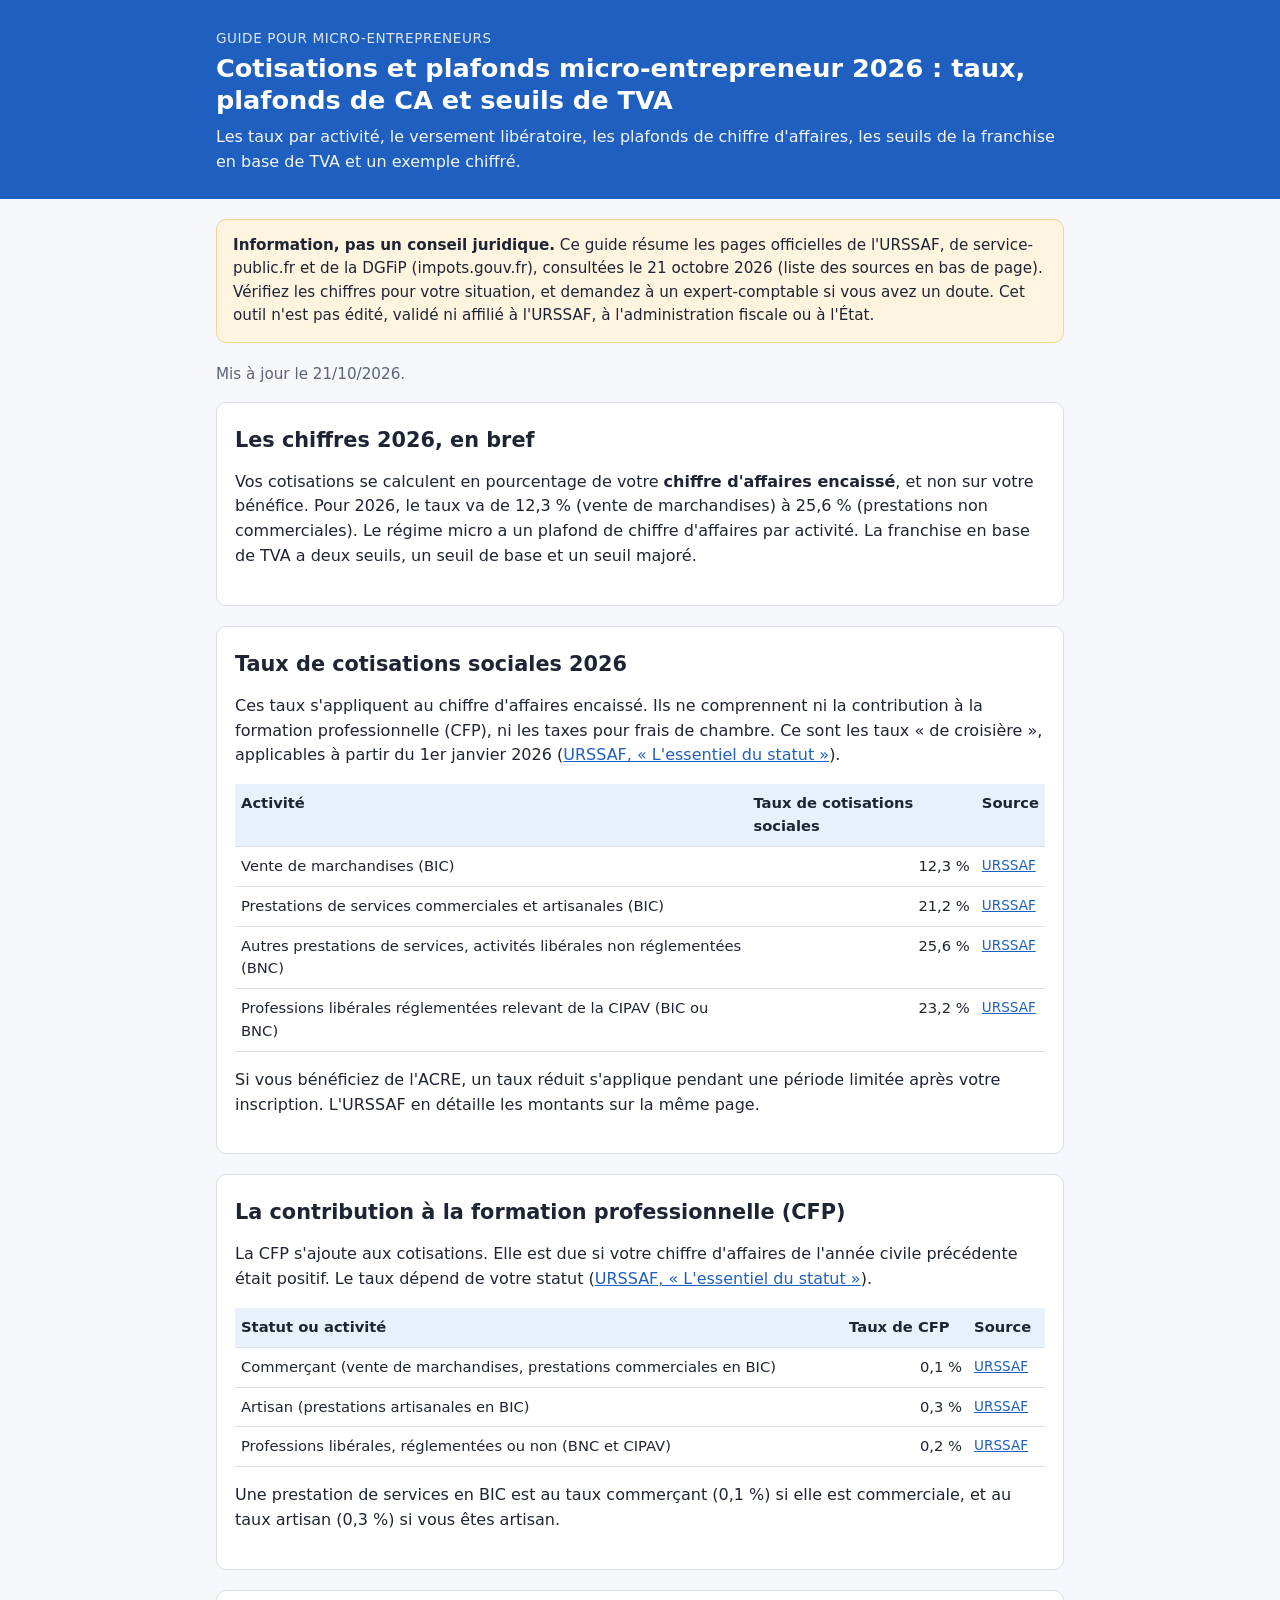
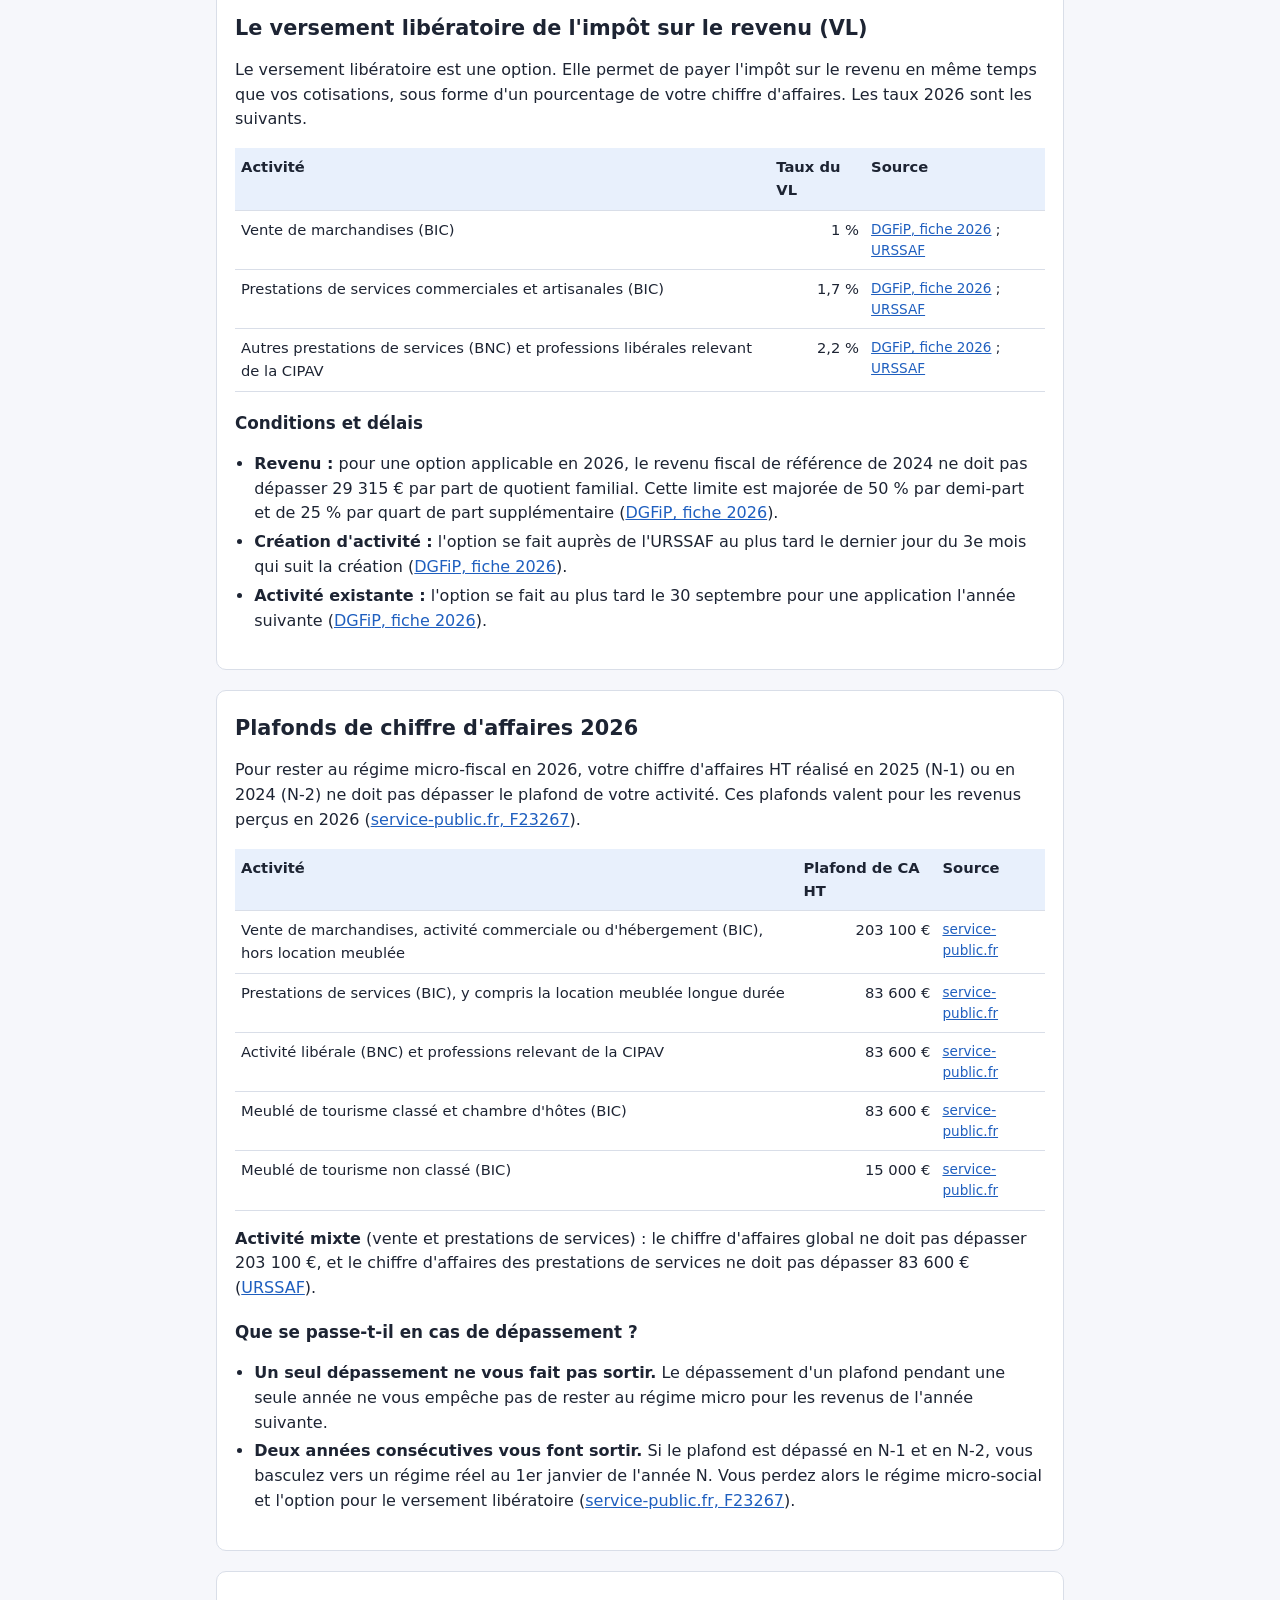
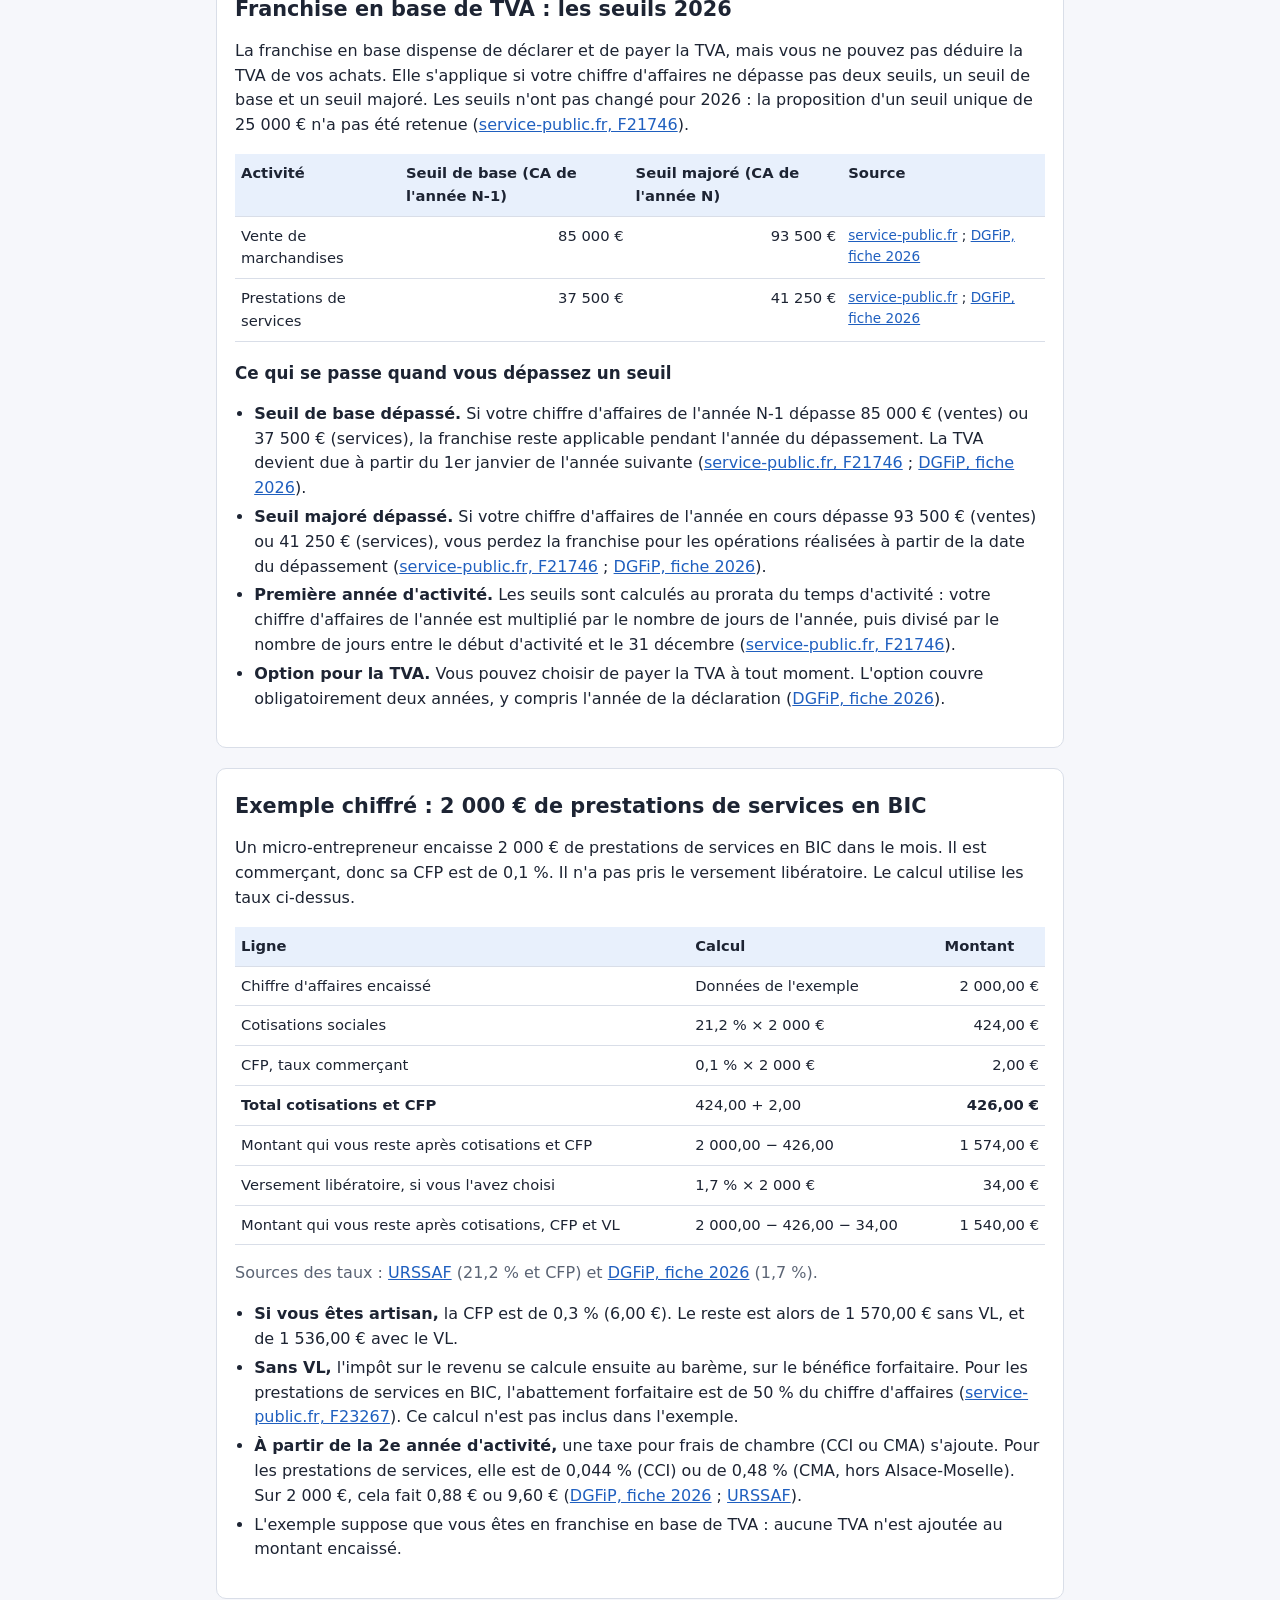
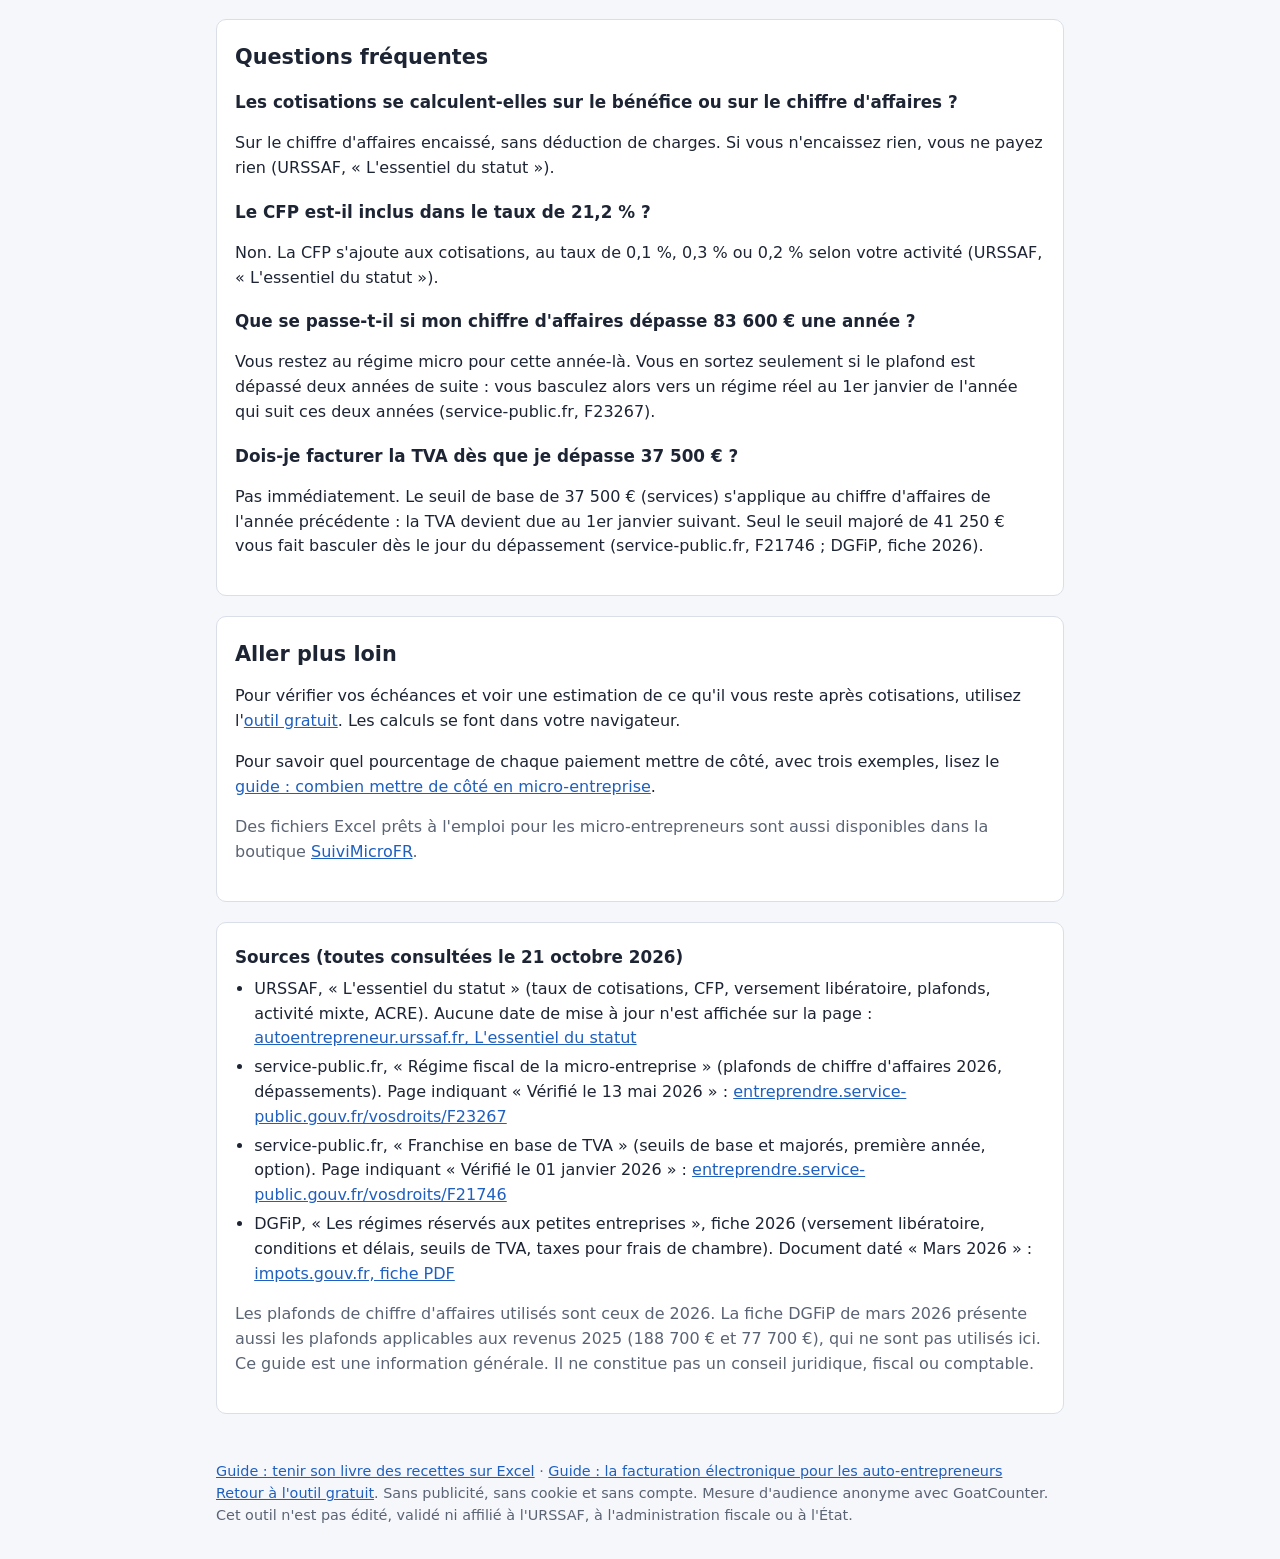
==== commit 28af8a34: "Guide: combien mettre de côté en micro-entreprise (2026)" ====
--- a/cotisations-plafonds-micro-entrepreneur-2026.html
+++ b/cotisations-plafonds-micro-entrepreneur-2026.html
@@ -309,6 +309,7 @@
   <section class="panel" aria-labelledby="suite">
     <h2 id="suite">Aller plus loin</h2>
     <p>Pour vérifier vos échéances et voir une estimation de ce qu'il vous reste après cotisations, utilisez l'<a href="index.html">outil gratuit</a>. Les calculs se font dans votre navigateur.</p>
+    <p>Pour savoir quel pourcentage de chaque paiement mettre de côté, avec trois exemples, lisez le <a href="combien-mettre-de-cote-micro-entrepreneur.html">guide : combien mettre de côté en micro-entreprise</a>.</p>
     <p class="muted">Des fichiers Excel prêts à l'emploi pour les micro-entrepreneurs sont aussi disponibles dans la boutique <a href="https://suivimicrofr.etsy.com" data-goatcounter-click="clic-boutique-guide-cotisations">SuiviMicroFR</a>.</p>
   </section>
 
